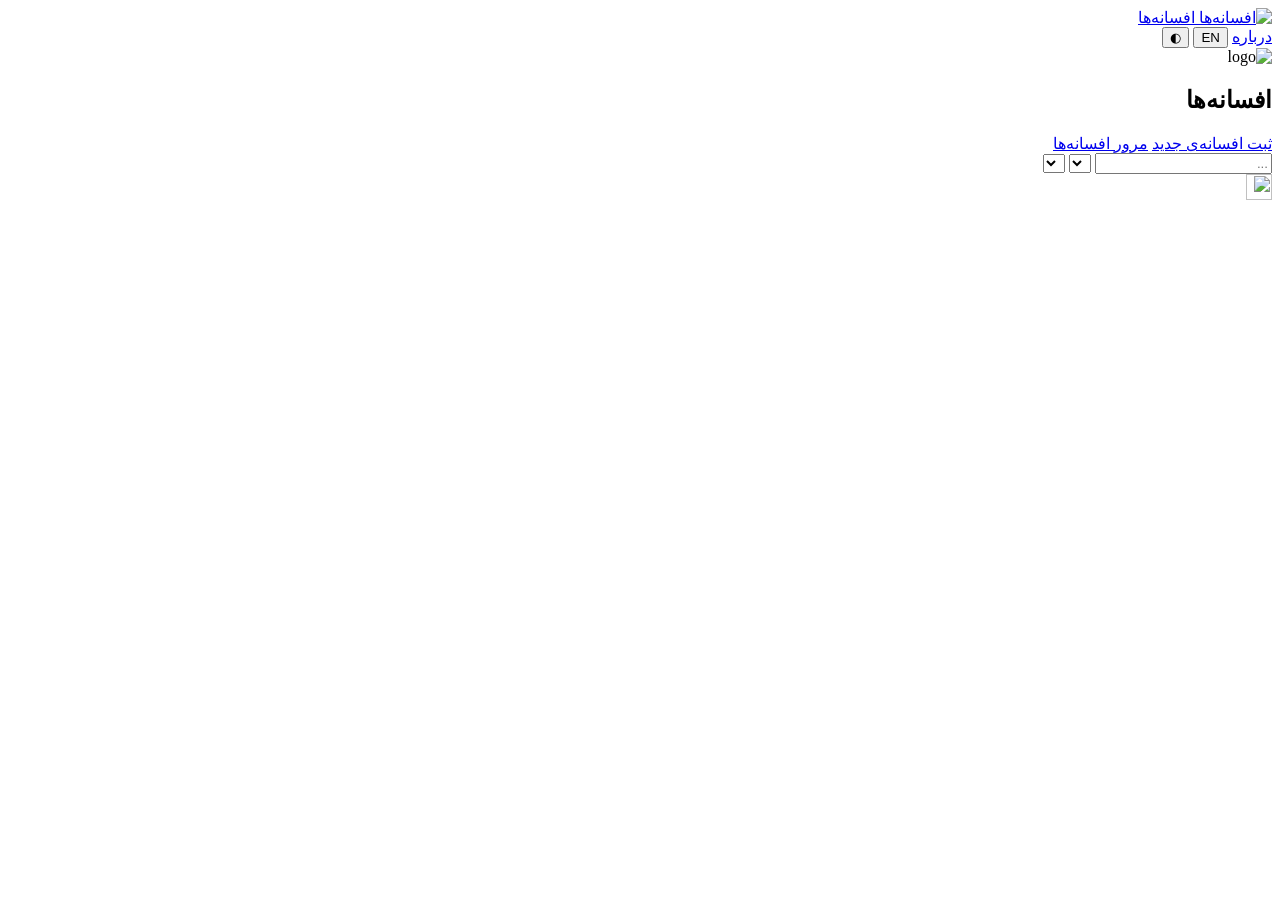
==== index.html @ cc75ac8a "Add files via upload" ====
<!DOCTYPE html>
<html lang="fa" dir="rtl" data-theme="dark">
<head>
  <meta charset="UTF-8">
  <meta name="viewport" content="width=device-width, initial-scale=1">
  <title>افسانه‌ها</title>
  <meta name="description" content="گنجینه‌ی مردمی افسانه‌ها و قصه‌های محلی ایران">
  <link rel="icon" href="assets/img/favicon.png">
  <link rel="stylesheet" href="assets/css/style.css">
</head>
<body>
  <header class="site-header">
    <div class="container header-inner">
      <a class="brand" href="index.html">
        <img class="brand-logo" src="assets/img/logo-amber.png" alt="افسانه‌ها">
        <span data-i18n="site">افسانه‌ها</span>
      </a>
      <div class="spacer"></div>
      <a class="btn" href="about.html" data-i18n="about">درباره</a>
      <button class="btn" id="langBtn">EN</button>
      <button class="btn" id="themeBtn" title="theme">◐</button>
    </div>
  </header>

  <section class="hero container">
    <img class="logo" src="assets/img/logo-amber.png" alt="logo">
    <h1 data-i18n="site">افسانه‌ها</h1>
    <p data-i18n="heroText"></p>
    <div class="cta">
      <a class="btn primary" href="contribute.html" data-i18n="contribute">ثبت افسانه‌ی جدید</a>
      <a class="btn" href="#browse" data-i18n="browse">مرور افسانه‌ها</a>
    </div>
  </section>

  <main class="container" id="browse">
    <div class="toolbar">
      <input id="searchBox" type="search" placeholder="...">
      <select id="filterProvince"></select>
      <select id="filterCreature"></select>
    </div>
    <div class="grid" id="grid"></div>
  </main>

  <footer class="site-footer">
    <div class="container footer-inner">
      <img src="assets/img/crown-amber.png" alt="" style="width:26px;height:26px;object-fit:contain">
      <span data-i18n="footer"></span>
    </div>
  </footer>

  <script type="module" src="assets/js/app.js"></script>
</body>
</html>
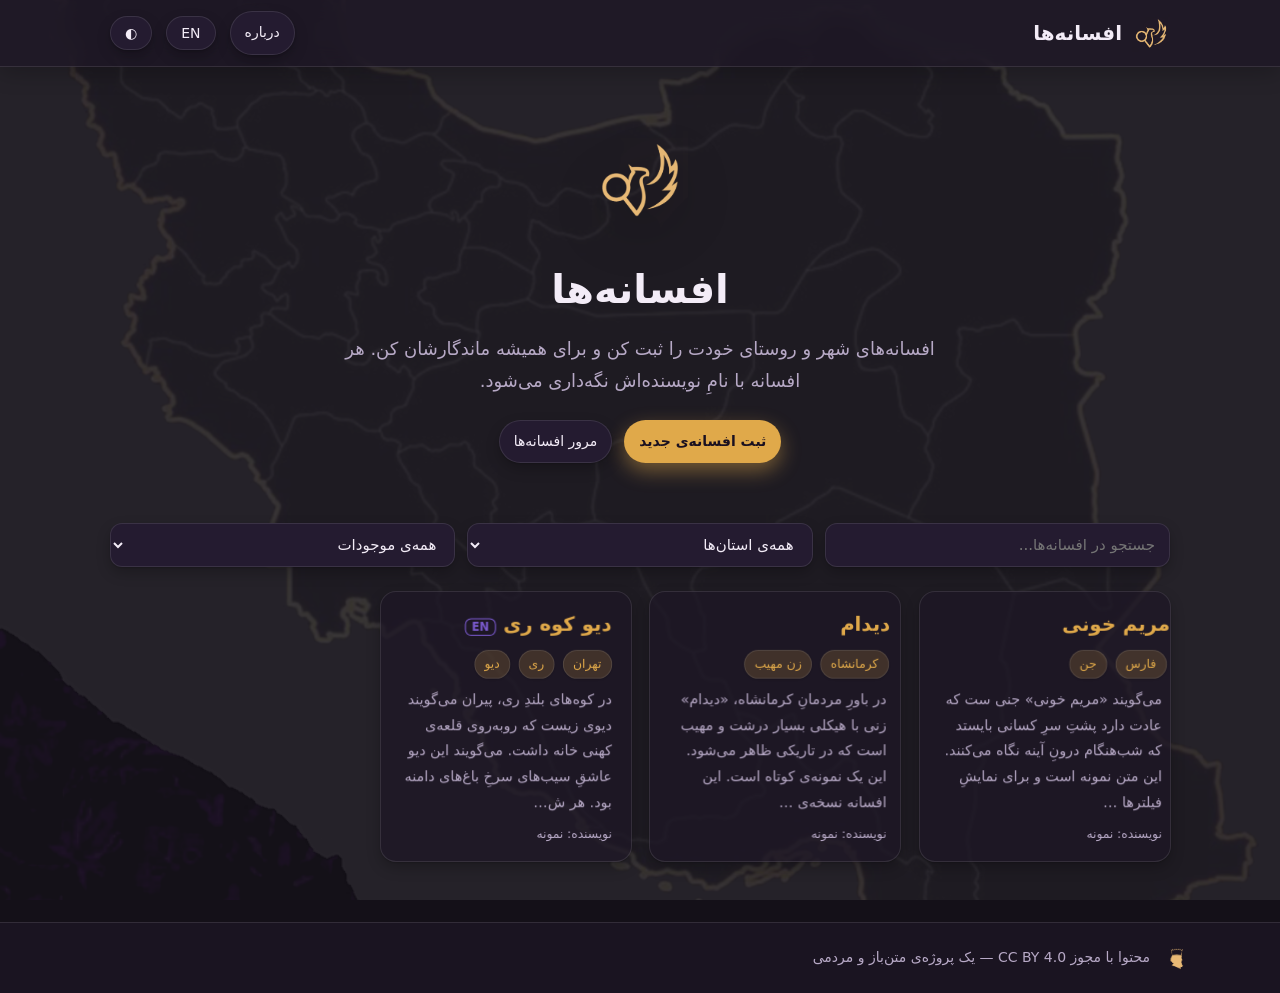
==== commit cb53149a: "Update index.html" ====
--- a/index.html
+++ b/index.html
@@ -49,5 +49,6 @@
   </footer>
 
   <script type="module" src="assets/js/app.js"></script>
+  <script src="assets/js/tilt.js" defer></script>
 </body>
 </html>
--- a/assets/css/style.css
+++ b/assets/css/style.css
@@ -0,0 +1,166 @@
+:root{
+  --amber:#e0a94a; --purple:#7c5bd0; --maroon:#4a1230;
+  --radius:16px; --maxw:1100px;
+}
+[data-theme="dark"]{
+  --bg:#141018; --bg2:#1e1726; --panel:rgba(30,23,38,.72); --panel-solid:#241b30;
+  --text:#f3ecf7; --muted:#b7a9c6; --border:rgba(255,255,255,.10);
+  --accent:var(--amber); --accent2:var(--purple);
+  --bg-image:url("../img/bg-dark.png");
+}
+[data-theme="light"]{
+  --bg:#efe7d6; --bg2:#e6dcc6; --panel:rgba(255,252,245,.82); --panel-solid:#fffdf7;
+  --text:#2a2130; --muted:#6c5f52; --border:rgba(60,40,20,.16);
+  --accent:#9a5b12; --accent2:#5a3ba8;
+  --bg-image:url("../img/bg-light.png");
+}
+*{box-sizing:border-box}
+html,body{margin:0;padding:0}
+body{
+  font-family:Vazirmatn,Tahoma,"Segoe UI",system-ui,sans-serif;
+  background:var(--bg); color:var(--text); line-height:1.8;
+  min-height:100vh; transition:background .3s,color .3s;
+}
+body::before{
+  content:""; position:fixed; inset:0; z-index:-1;
+  background-image:var(--bg-image); background-size:cover; background-position:center;
+  opacity:.16; filter:saturate(.9);
+}
+[lang="fa"],[dir="rtl"]{direction:rtl}
+[lang="en"]{direction:ltr}
+a{color:var(--accent); text-decoration:none}
+a:hover{text-decoration:underline}
+.container{max-width:var(--maxw); margin:0 auto; padding:0 20px}
+
+/* header */
+.site-header{
+  position:sticky; top:0; z-index:50; backdrop-filter:blur(10px);
+  background:var(--panel); border-bottom:1px solid var(--border);
+}
+.header-inner{display:flex; align-items:center; gap:14px; height:66px}
+.brand{display:flex; align-items:center; gap:10px; font-weight:800; font-size:20px; color:var(--text)}
+.brand img{width:38px; height:38px; object-fit:contain}
+.spacer{flex:1}
+.btn{
+  cursor:pointer; border:1px solid var(--border); background:var(--panel-solid);
+  color:var(--text); border-radius:999px; padding:8px 14px; font-family:inherit;
+  font-size:14px; display:inline-flex; align-items:center; gap:6px; transition:.2s;
+}
+.btn:hover{border-color:var(--accent); color:var(--accent)}
+.btn.primary{background:var(--accent); color:#1a1020; border-color:transparent; font-weight:700}
+.btn.primary:hover{opacity:.9; color:#1a1020}
+
+/* hero */
+.hero{text-align:center; padding:64px 20px 34px}
+.hero img.logo{width:96px; height:96px; object-fit:contain; margin-bottom:10px}
+.hero h1{font-size:40px; margin:6px 0}
+.hero p{color:var(--muted); font-size:18px; max-width:620px; margin:8px auto 22px}
+.hero .cta{display:flex; gap:12px; justify-content:center; flex-wrap:wrap}
+
+/* search + filters */
+.toolbar{display:flex; gap:12px; flex-wrap:wrap; margin:26px 0 10px}
+.toolbar input,.toolbar select{
+  flex:1; min-width:150px; padding:11px 14px; border-radius:12px;
+  border:1px solid var(--border); background:var(--panel-solid); color:var(--text); font-family:inherit; font-size:15px;
+}
+
+/* cards grid */
+.grid{display:grid; grid-template-columns:repeat(auto-fill,minmax(250px,1fr)); gap:18px; margin:24px 0 60px}
+.card{
+  background:var(--panel); border:1px solid var(--border); border-radius:var(--radius);
+  padding:18px; transition:.2s; display:flex; flex-direction:column; gap:8px;
+}
+.card:hover{transform:translateY(-3px); border-color:var(--accent)}
+.card h3{margin:0; font-size:19px}
+.card .meta{font-size:13px; color:var(--muted); display:flex; gap:8px; flex-wrap:wrap}
+.tag{background:color-mix(in srgb,var(--accent) 18%,transparent); color:var(--accent);
+  padding:2px 9px; border-radius:999px; font-size:12px; border:1px solid var(--border)}
+.card .excerpt{color:var(--muted); font-size:14px}
+.card .author{font-size:12px; color:var(--muted); margin-top:auto}
+.badge-en{font-size:11px; border:1px solid var(--accent2); color:var(--accent2); border-radius:6px; padding:1px 6px}
+
+/* legend page */
+.article{background:var(--panel); border:1px solid var(--border); border-radius:var(--radius);
+  padding:34px; margin:30px 0 60px; max-width:820px}
+.article h1{margin-top:0; font-size:34px}
+.article .metabar{display:flex; gap:10px; flex-wrap:wrap; margin:12px 0 22px; padding-bottom:18px; border-bottom:1px solid var(--border)}
+.article img{max-width:100%; border-radius:12px}
+.article blockquote{border-inline-start:4px solid var(--accent); margin:16px 0; padding:6px 16px; color:var(--muted); background:color-mix(in srgb,var(--accent) 8%,transparent)}
+.article pre{background:#00000030; padding:14px; border-radius:10px; overflow:auto}
+.article code{background:#00000030; padding:2px 6px; border-radius:6px; font-size:.9em}
+.notice{background:color-mix(in srgb,var(--accent2) 14%,transparent); border:1px solid var(--accent2);
+  border-radius:12px; padding:12px 16px; margin:16px 0; color:var(--text)}
+
+/* footer */
+.site-footer{border-top:1px solid var(--border); background:var(--panel); margin-top:40px}
+.footer-inner{display:flex; gap:14px; flex-wrap:wrap; align-items:center; padding:22px 0; color:var(--muted); font-size:14px}
+.empty{text-align:center; color:var(--muted); padding:50px}
+
+/* contribute form */
+.form{background:var(--panel); border:1px solid var(--border); border-radius:var(--radius); padding:28px; max-width:720px; margin:26px 0 60px}
+.form label{display:block; margin:14px 0 6px; font-weight:600}
+.form input,.form select,.form textarea{width:100%; padding:11px 14px; border-radius:12px; border:1px solid var(--border); background:var(--panel-solid); color:var(--text); font-family:inherit; font-size:15px}
+.form textarea{min-height:220px; resize:vertical}
+.form .row{display:flex; gap:14px; flex-wrap:wrap}
+.form .row>div{flex:1; min-width:180px}
+.hint{font-size:13px; color:var(--muted); margin-top:4px}
+@media(max-width:560px){.hero h1{font-size:30px}.article{padding:20px}}
+
+/* ===================== 3D depth enhancements ===================== */
+:root{
+  --shadow-1:0 1px 2px rgba(0,0,0,.18), 0 6px 14px rgba(0,0,0,.22);
+  --shadow-2:0 8px 16px rgba(0,0,0,.30), 0 22px 48px rgba(0,0,0,.40);
+}
+[data-theme="light"]{
+  --shadow-1:0 1px 2px rgba(60,40,20,.10), 0 6px 14px rgba(60,40,20,.12);
+  --shadow-2:0 8px 16px rgba(60,40,20,.16), 0 22px 44px rgba(60,40,20,.20);
+}
+
+/* parallax-ish fixed backdrop */
+body::before{ background-attachment:fixed; }
+
+/* grid gets a shared perspective so cards tilt in real 3D space */
+.grid{ perspective:1200px; }
+
+.card{
+  position:relative;
+  transform-style:preserve-3d;
+  box-shadow:var(--shadow-1);
+  transition:transform .16s ease-out, box-shadow .25s ease, border-color .25s ease;
+  will-change:transform;
+}
+/* glossy light sweep that appears on hover */
+.card::after{
+  content:""; position:absolute; inset:0; border-radius:inherit; pointer-events:none;
+  background:linear-gradient(135deg, rgba(255,255,255,.14), rgba(255,255,255,0) 45%);
+  opacity:0; transition:opacity .25s; transform:translateZ(60px);
+}
+.card:hover{ box-shadow:var(--shadow-2); border-color:var(--accent); }
+.card:hover::after{ opacity:1; }
+/* lift the inner content forward in 3D */
+.card > *{ transform:translateZ(24px); }
+.card h3{ transform:translateZ(42px); }
+.card .meta{ transform:translateZ(34px); }
+
+/* floating, shadowed hero logo */
+.hero img.logo{
+  filter:drop-shadow(0 18px 26px rgba(0,0,0,.45));
+  animation:floaty 5s ease-in-out infinite;
+}
+@keyframes floaty{ 0%,100%{transform:translateY(0) rotate(-1.5deg)} 50%{transform:translateY(-12px) rotate(1.5deg)} }
+
+/* 3D-ish buttons */
+.btn{ box-shadow:var(--shadow-1); }
+.btn:active{ transform:translateY(2px) }
+.btn.primary{ box-shadow:0 8px 20px color-mix(in srgb,var(--accent) 45%,transparent) }
+
+/* depth for panels */
+.site-header{ box-shadow:0 6px 22px rgba(0,0,0,.22) }
+.article,.form{ box-shadow:var(--shadow-2) }
+.tag{ box-shadow:0 1px 2px rgba(0,0,0,.14) }
+.toolbar input,.toolbar select{ box-shadow:var(--shadow-1) }
+
+@media(prefers-reduced-motion:reduce){
+  .hero img.logo{ animation:none }
+  .card{ transition:box-shadow .2s, border-color .2s }
+}
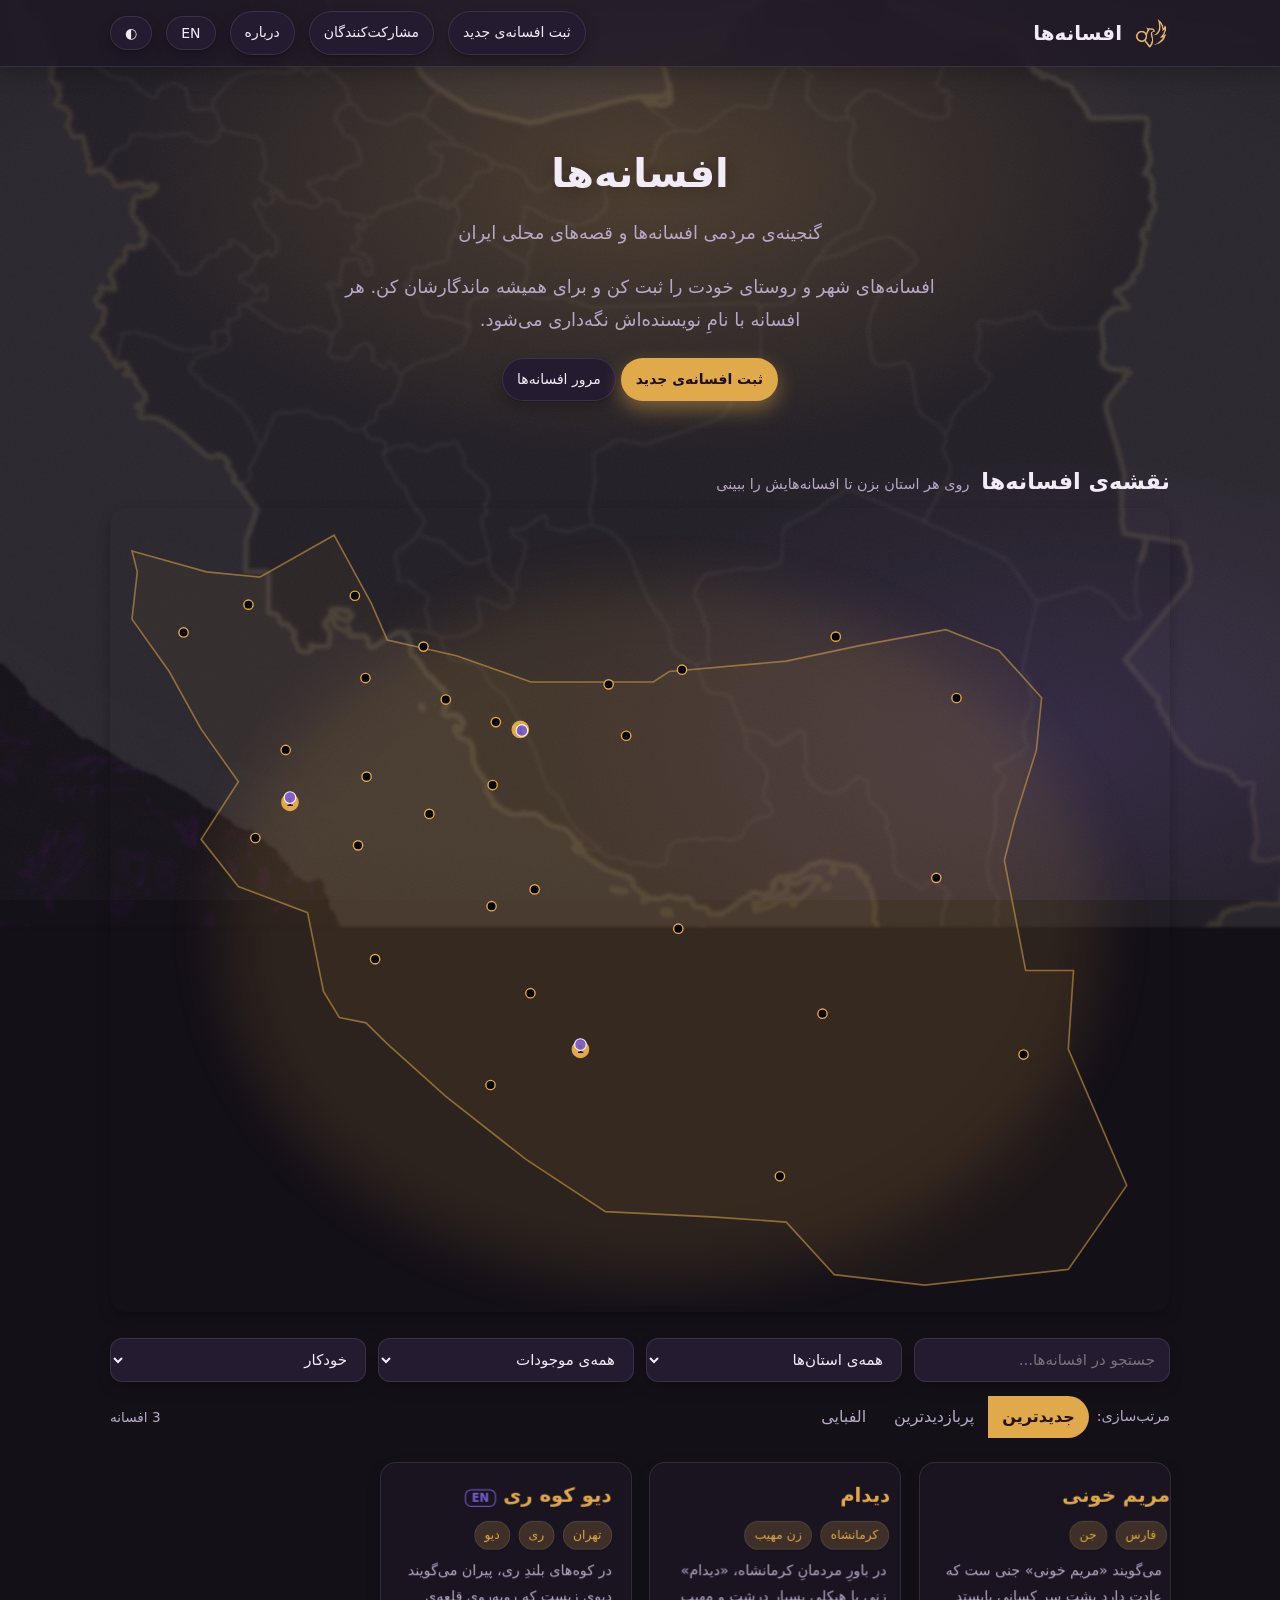
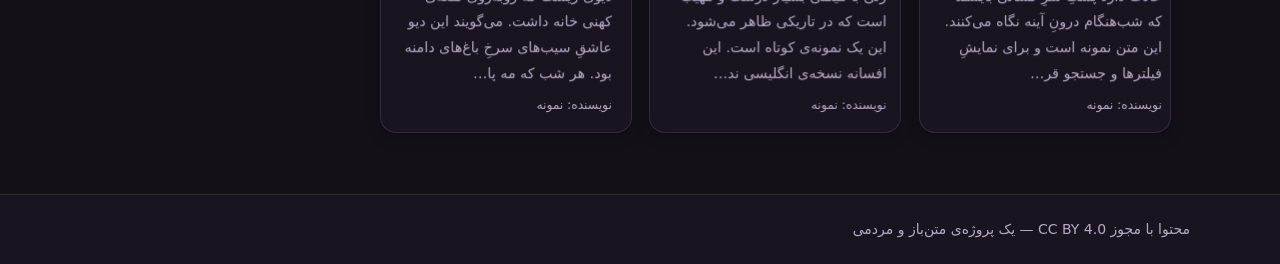
==== commit 65eea309: "Add files from afsaneha(2).zip" ====
--- a/index.html
+++ b/index.html
@@ -1,54 +1,81 @@
 <!DOCTYPE html>
 <html lang="fa" dir="rtl" data-theme="dark">
 <head>
-  <meta charset="UTF-8">
-  <meta name="viewport" content="width=device-width, initial-scale=1">
-  <title>افسانه‌ها</title>
-  <meta name="description" content="گنجینه‌ی مردمی افسانه‌ها و قصه‌های محلی ایران">
-  <link rel="icon" href="assets/img/favicon.png">
-  <link rel="stylesheet" href="assets/css/style.css">
+<meta charset="UTF-8">
+<meta name="viewport" content="width=device-width, initial-scale=1">
+<title>افسانه‌ها — گنجینه‌ی مردمی افسانه‌های ایران</title>
+<meta name="description" content="گنجینه‌ی مردمی افسانه‌ها و قصه‌های محلی ایران">
+<meta property="og:title" content="افسانه‌ها">
+<meta property="og:description" content="گنجینه‌ی مردمی افسانه‌های ایران">
+<meta property="og:type" content="website">
+<meta property="og:image" content="assets/img/og-default.png">
+<meta name="twitter:card" content="summary_large_image">
+<link rel="icon" href="assets/img/favicon.png">
+<link rel="manifest" href="manifest.webmanifest">
+<meta name="theme-color" content="#2a0e1f">
+<link rel="alternate" type="application/rss+xml" title="افسانه‌ها — RSS" href="feed.xml">
+<link rel="alternate" type="application/feed+json" title="افسانه‌ها — JSON Feed" href="feed.json">
+<link rel="stylesheet" href="assets/css/style.css">
 </head>
 <body>
-  <header class="site-header">
-    <div class="container header-inner">
-      <a class="brand" href="index.html">
-        <img class="brand-logo" src="assets/img/logo-amber.png" alt="افسانه‌ها">
-        <span data-i18n="site">افسانه‌ها</span>
-      </a>
-      <div class="spacer"></div>
-      <a class="btn" href="about.html" data-i18n="about">درباره</a>
-      <button class="btn" id="langBtn">EN</button>
-      <button class="btn" id="themeBtn" title="theme">◐</button>
-    </div>
-  </header>
+<header class="site-header"><div class="container header-inner">
+  <a class="brand" href="index.html"><img class="brand-logo logo" src="assets/img/logo-amber.png" alt="افسانه‌ها"><span data-i18n="site">افسانه‌ها</span></a>
+  <div class="spacer"></div>
+  <button class="btn" id="installBtn" data-i18n="installApp">نصب اپ</button>
+  <a class="btn" href="contribute.html" data-i18n="contribute">ثبت افسانه‌ی جدید</a>
+  <a class="btn" href="contributors.html" data-i18n="contributors">مشارکت‌کنندگان</a>
+  <a class="btn" href="about.html" data-i18n="about">درباره</a>
+  <button class="btn" id="langBtn">EN</button>
+  <button class="btn" id="themeBtn" title="theme">◐</button>
+</div></header>
 
-  <section class="hero container">
-    <img class="logo" src="assets/img/logo-amber.png" alt="logo">
+<main class="container">
+  <section class="hero">
     <h1 data-i18n="site">افسانه‌ها</h1>
-    <p data-i18n="heroText"></p>
-    <div class="cta">
+    <p class="tagline" data-i18n="tagline"></p>
+    <p class="hero-text" data-i18n="heroText"></p>
+    <div class="hero-cta">
       <a class="btn primary" href="contribute.html" data-i18n="contribute">ثبت افسانه‌ی جدید</a>
       <a class="btn" href="#browse" data-i18n="browse">مرور افسانه‌ها</a>
     </div>
   </section>
 
-  <main class="container" id="browse">
+  <section class="map-section">
+    <div class="map-head">
+      <h2 data-i18n="mapTitle">نقشه‌ی افسانه‌ها</h2>
+      <span class="hint" data-i18n="mapHint">روی هر استان بزن</span>
+    </div>
+    <div class="map-wrap"><div id="iranMap"></div></div>
+  </section>
+
+  <section id="browse">
     <div class="toolbar">
-      <input id="searchBox" type="search" placeholder="...">
+      <input id="searchBox" type="search" placeholder="جستجو...">
       <select id="filterProvince"></select>
       <select id="filterCreature"></select>
+      <select id="seasonSel" title="season" aria-label="season">
+        <option value="auto" data-i18n="seasonAuto">خودکار</option>
+        <option value="none" data-i18n="seasonNone">بدون جلوه</option>
+        <option value="yalda" data-i18n="seasonYalda">شب یلدا</option>
+        <option value="nowruz" data-i18n="seasonNowruz">نوروز</option>
+      </select>
+    </div>
+    <div class="sortbar">
+      <span class="lbl" data-i18n="sortBy">مرتب‌سازی:</span>
+      <span class="seg" id="sortSeg">
+        <button data-sort="new">جدیدترین</button>
+        <button data-sort="popular">پربازدیدترین</button>
+        <button data-sort="az">الفبایی</button>
+      </span>
+      <span class="spacer"></span>
+      <span class="count-badge" id="countBadge"></span>
     </div>
     <div class="grid" id="grid"></div>
-  </main>
+  </section>
+</main>
 
-  <footer class="site-footer">
-    <div class="container footer-inner">
-      <img src="assets/img/crown-amber.png" alt="" style="width:26px;height:26px;object-fit:contain">
-      <span data-i18n="footer"></span>
-    </div>
-  </footer>
-
-  <script type="module" src="assets/js/app.js"></script>
-  <script src="assets/js/tilt.js" defer></script>
+<footer class="site-footer"><div class="container footer-inner"><span data-i18n="footer"></span></div></footer>
+<script type="module" src="assets/js/app.js"></script>
+<script src="assets/js/tilt.js" defer></script>
 </body>
 </html>
--- a/assets/css/style.css
+++ b/assets/css/style.css
@@ -164,3 +164,112 @@
   .hero img.logo{ animation:none }
   .card{ transition:box-shadow .2s, border-color .2s }
 }
+
+/* ============ background polish (source image untouched — CSS overlays only) ============ */
+/* soften the low-res map so pixelation reads as an intentional soft backdrop */
+body::before{
+  filter:saturate(.95) blur(1.4px);
+  transform:scale(1.06);            /* hides the blur's transparent edge halo */
+  opacity:.2;
+}
+/* ambient light + theme-aware vignette + fine grain, above the map, below content */
+body::after{
+  content:""; position:fixed; inset:0; z-index:-1; pointer-events:none;
+  background:
+    url("data:image/svg+xml;utf8,<svg xmlns='http://www.w3.org/2000/svg' width='140' height='140'><filter id='n'><feTurbulence type='fractalNoise' baseFrequency='0.85' numOctaves='2' stitchTiles='stitch'/><feColorMatrix type='saturate' values='0'/></filter><rect width='100%25' height='100%25' filter='url(%23n)' opacity='0.05'/></svg>"),
+    radial-gradient(60% 45% at 50% 20%, color-mix(in srgb,var(--accent) 22%,transparent), transparent 68%),
+    radial-gradient(55% 45% at 82% 82%, color-mix(in srgb,var(--accent2) 18%,transparent), transparent 72%),
+    radial-gradient(125% 95% at 50% 48%, transparent 50%, var(--bg) 118%);
+  background-size:140px 140px, cover, cover, cover;
+  background-repeat:repeat, no-repeat, no-repeat, no-repeat;
+}
+/* a touch more depth on hero text so it lifts off the softened backdrop */
+.hero h1{ text-shadow:0 2px 18px rgba(0,0,0,.35) }
+[data-theme="light"] .hero h1{ text-shadow:0 2px 14px rgba(60,40,20,.18) }
+
+/* ================= interactive map ================= */
+.map-section{ margin:26px 0 8px }
+.map-head{ display:flex; align-items:baseline; gap:12px; flex-wrap:wrap; margin-bottom:6px }
+.map-head h2{ margin:0; font-size:1.4rem }
+.map-head .hint{ color:var(--muted); font-size:.9rem }
+.map-wrap{ position:relative; border:1px solid var(--line); border-radius:var(--radius);
+  background:linear-gradient(180deg, color-mix(in srgb,var(--card) 70%,transparent), transparent);
+  box-shadow:var(--shadow-1); overflow:hidden; padding:6px }
+.iran-svg{ width:100%; height:auto; display:block; touch-action:pan-y }
+.map-layer{ transition:transform .1s linear }
+.map-glow{ fill:var(--accent); opacity:.12; filter:blur(24px) }
+.map-land{ fill:color-mix(in srgb,var(--accent) 9%,transparent); stroke:var(--accent); stroke-width:1.4; opacity:.55 }
+.prov{ cursor:pointer }
+.prov-dot{ fill:color-mix(in srgb,var(--accent) 45%,var(--card)); stroke:var(--accent); stroke-width:1.2; transition:.16s }
+.prov.has .prov-dot{ fill:var(--accent) }
+.prov-label{ fill:var(--muted); font-size:11px; font-family:inherit; opacity:0; transition:.16s; pointer-events:none }
+.prov-count{ fill:var(--maroon); font-size:9px; font-weight:700; pointer-events:none }
+[data-theme="dark"] .prov-count{ fill:#241019 }
+.prov:hover .prov-label, .prov:focus .prov-label, .prov.active .prov-label{ opacity:1 }
+.prov:hover .prov-dot, .prov:focus .prov-dot{ r:9; filter:drop-shadow(0 0 6px var(--accent)) }
+.prov.active .prov-dot{ fill:var(--accent2); stroke:var(--accent2) }
+.prov:focus{ outline:none }
+.legend-dot{ fill:var(--accent2); stroke:#fff; stroke-width:1; opacity:.9; transition:.16s }
+.legend-dot-link:hover .legend-dot{ r:8; filter:drop-shadow(0 0 6px var(--accent2)) }
+
+/* ================= sort control ================= */
+.toolbar{ flex-wrap:wrap }
+.sortbar{ display:flex; align-items:center; gap:8px; margin:14px 0 2px; flex-wrap:wrap }
+.sortbar .lbl{ color:var(--muted); font-size:.9rem }
+.seg{ display:inline-flex; border:1px solid var(--line); border-radius:999px; overflow:hidden; background:var(--card) }
+.seg button{ border:0; background:transparent; color:var(--muted); padding:7px 14px; cursor:pointer; font:inherit; transition:.15s }
+.seg button.active{ background:var(--accent); color:#241019; font-weight:700 }
+.count-badge{ display:inline-flex; align-items:center; gap:5px; color:var(--muted); font-size:.85rem }
+
+/* ================= reading mode / legend extras ================= */
+.legend-toolbar{ display:flex; gap:8px; flex-wrap:wrap; align-items:center; margin:12px 0 4px }
+.read-time{ display:inline-flex; align-items:center; gap:6px; color:var(--muted); font-size:.9rem }
+.share{ position:relative; display:inline-block }
+.share-menu{ position:absolute; inset-inline-end:0; top:110%; background:var(--card); border:1px solid var(--line);
+  border-radius:12px; box-shadow:var(--shadow-2); padding:6px; display:none; z-index:20; min-width:170px }
+.share.open .share-menu{ display:block }
+.share-menu a, .share-menu button{ display:flex; width:100%; gap:8px; align-items:center; padding:9px 12px; border:0;
+  background:transparent; color:var(--text); text-decoration:none; border-radius:8px; cursor:pointer; font:inherit; text-align:start }
+.share-menu a:hover, .share-menu button:hover{ background:color-mix(in srgb,var(--accent) 16%,transparent) }
+.audio-block{ margin:18px 0; padding:14px; border:1px solid var(--line); border-radius:var(--radius);
+  background:color-mix(in srgb,var(--card) 70%,transparent); box-shadow:var(--shadow-1) }
+.audio-block .cap{ display:flex; align-items:center; gap:8px; color:var(--muted); margin-bottom:8px; font-size:.92rem }
+.audio-block audio{ width:100% }
+body.reading .site-header, body.reading .site-footer, body.reading .metabar,
+body.reading .legend-toolbar, body.reading .related, body.reading .comments{ display:none !important }
+body.reading .article{ max-width:720px }
+body.reading .body{ font-size:1.28rem; line-height:2.1 }
+.reading-exit{ position:fixed; inset-block-start:16px; inset-inline-end:16px; z-index:50; display:none }
+body.reading .reading-exit{ display:inline-flex }
+
+/* ================= related ================= */
+.related{ margin-top:34px }
+.related h2{ font-size:1.2rem; margin-bottom:12px }
+.related .grid{ grid-template-columns:repeat(auto-fill,minmax(220px,1fr)) }
+
+/* ================= comments ================= */
+.comments{ margin-top:36px; border-top:1px solid var(--line); padding-top:18px }
+.comments h2{ font-size:1.2rem; margin-bottom:10px }
+
+/* ================= contributors ================= */
+.contrib-grid{ display:grid; grid-template-columns:repeat(auto-fill,minmax(240px,1fr)); gap:14px; margin-top:18px }
+.contrib-card{ display:flex; align-items:center; gap:12px; padding:14px; border:1px solid var(--line);
+  border-radius:var(--radius); background:var(--card); box-shadow:var(--shadow-1) }
+.contrib-ava{ width:46px; height:46px; border-radius:50%; display:grid; place-items:center; font-weight:800;
+  color:#241019; background:linear-gradient(135deg,var(--accent),var(--accent2)); flex:0 0 auto }
+.contrib-card .n{ font-weight:700 } .contrib-card .c{ color:var(--muted); font-size:.85rem }
+
+/* ================= seasonal ================= */
+[data-season="yalda"]{ --accent2:#c0304a }
+[data-season="yalda"] .hero::after{ content:"🍉"; display:block; font-size:1.4rem; margin-top:6px; opacity:.85 }
+#snow{ position:fixed; inset:0; pointer-events:none; z-index:60; overflow:hidden }
+#snow span{ position:absolute; top:-6%; color:#fff; opacity:.5; animation:fall linear infinite }
+@keyframes fall{ 0%{ transform:translateY(-10vh) translateX(0) } 100%{ transform:translateY(110vh) translateX(20px) } }
+@media (prefers-reduced-motion: reduce){ #snow{ display:none } }
+
+/* ================= install button ================= */
+#installBtn{ display:none }
+@media (max-width:640px){
+  .map-head h2{ font-size:1.2rem }
+  .prov-label{ font-size:13px }
+}
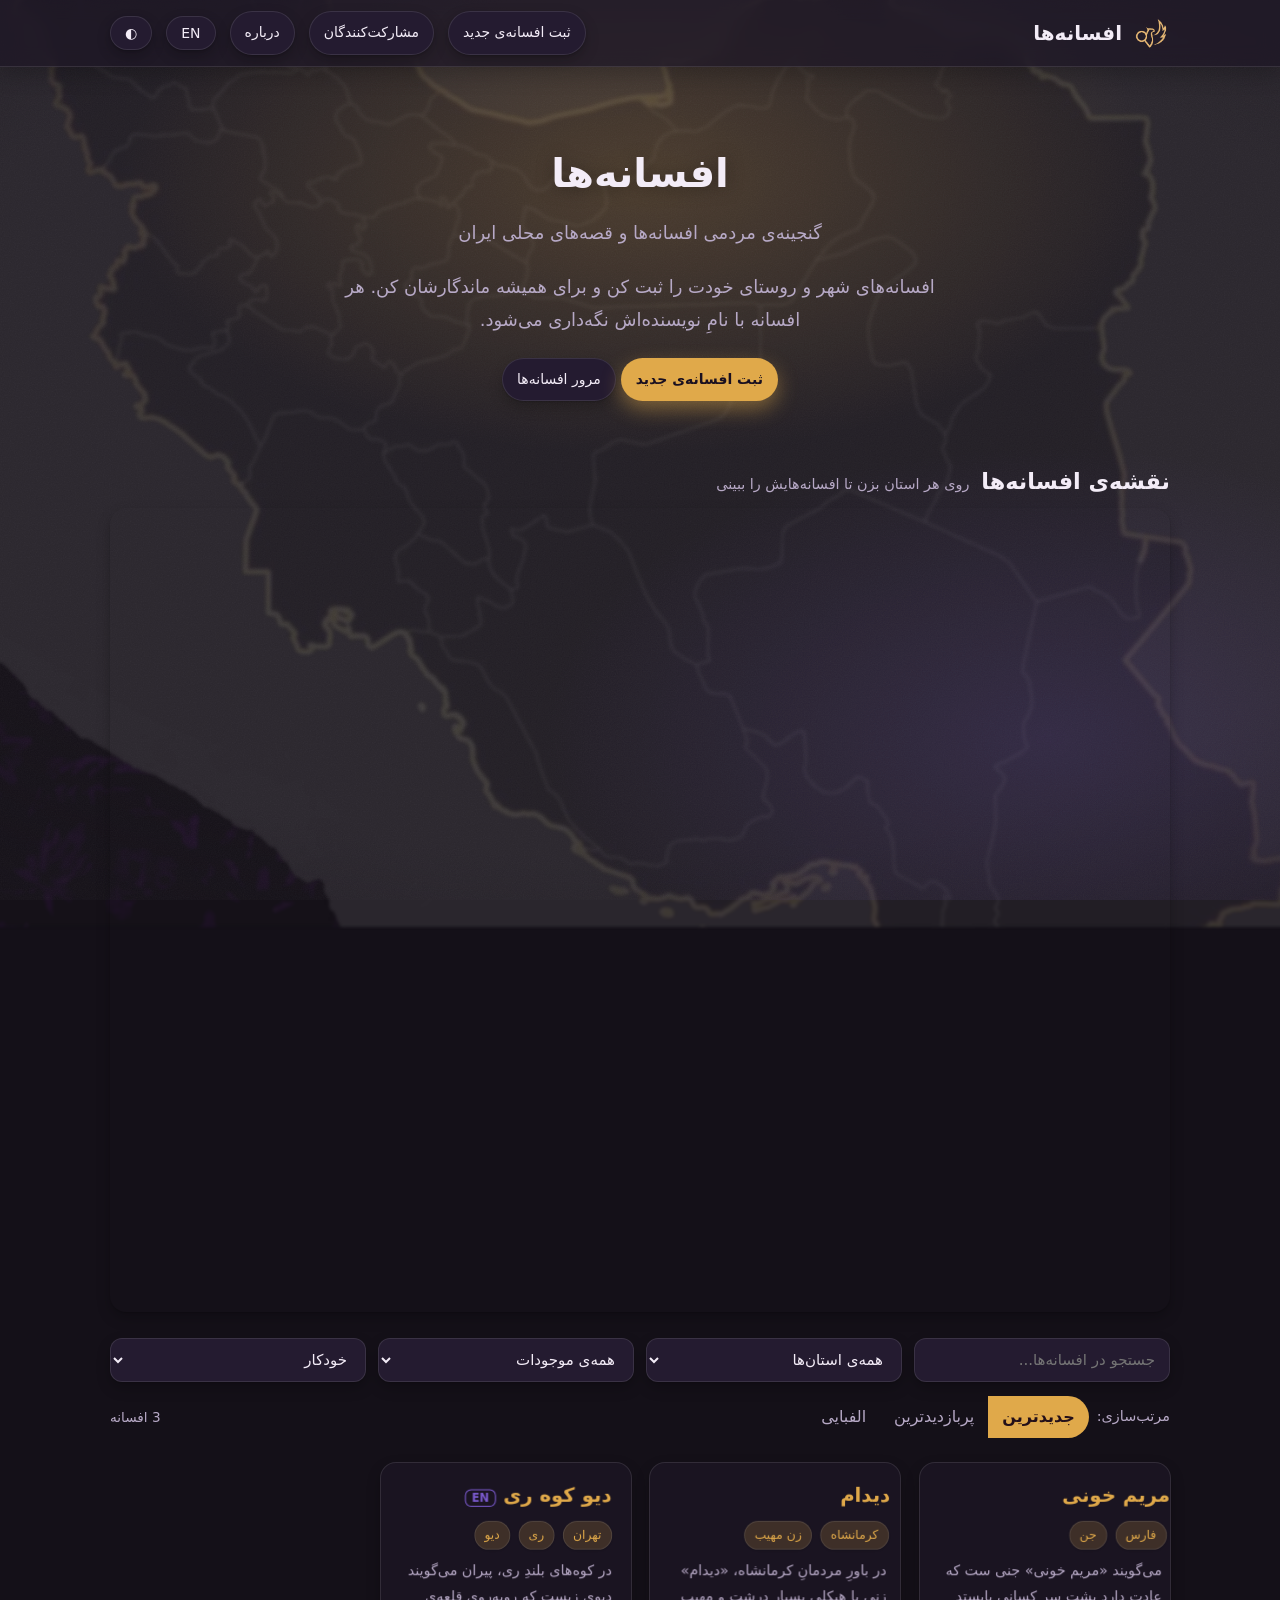
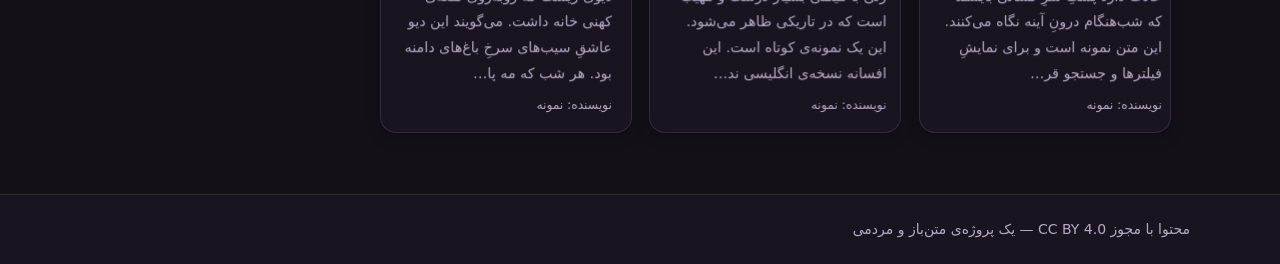
==== commit b84c8247: "Add files via upload" ====
--- a/index.html
+++ b/index.html
@@ -77,5 +77,6 @@
 <footer class="site-footer"><div class="container footer-inner"><span data-i18n="footer"></span></div></footer>
 <script type="module" src="assets/js/app.js"></script>
 <script src="assets/js/tilt.js" defer></script>
+<script src="assets/js/nav.js" defer></script>
 </body>
 </html>
--- a/assets/css/style.css
+++ b/assets/css/style.css
@@ -273,3 +273,90 @@
   .map-head h2{ font-size:1.2rem }
   .prov-label{ font-size:13px }
 }
+
+/* ============================================================
+   ریسپانسیو موبایل — mobile responsive pass
+   ============================================================ */
+
+/* header: اجازه‌ی شکست خط + دکمه‌های جمع‌وجور در صفحه‌ی کوچک */
+@media (max-width:820px){
+  .header-inner{ height:auto; min-height:60px; flex-wrap:wrap; row-gap:8px; padding:10px 0 }
+  .header-inner .spacer{ order:-1; flex-basis:100%; height:0 }
+  .brand{ font-size:18px }
+  .brand img,.brand-logo{ width:32px; height:32px }
+  .site-header .btn{ padding:7px 11px; font-size:14px }
+}
+
+@media (max-width:640px){
+  html{ -webkit-text-size-adjust:100% }
+  .container{ padding:0 14px }
+
+  /* header در موبایل: نوار دکمه‌ها قابل اسکرول افقی */
+  .header-inner{ flex-wrap:nowrap; overflow-x:auto; -webkit-overflow-scrolling:touch;
+    scrollbar-width:none; gap:8px; padding:10px 0 }
+  .header-inner::-webkit-scrollbar{ display:none }
+  .header-inner .spacer{ display:none }
+  .brand{ position:sticky; inset-inline-start:0; flex:0 0 auto }
+  .site-header .btn{ flex:0 0 auto; white-space:nowrap; padding:7px 12px; font-size:13px }
+
+  /* hero */
+  .hero{ padding:34px 14px 22px }
+  .hero h1{ font-size:28px }
+  .hero p,.hero .tagline,.hero .hero-text{ font-size:15px }
+  .hero img.logo{ width:74px; height:74px }
+  .hero .cta,.hero-cta{ gap:8px }
+  .hero .btn,.hero-cta .btn{ flex:1 1 auto; text-align:center }
+
+  /* ابزارهای فیلتر: تمام‌عرض */
+  .toolbar{ gap:8px; margin:16px 0 8px }
+  .toolbar input,.toolbar select{ flex:1 1 100%; width:100%; min-width:0 }
+  #seasonSel{ flex:1 1 100% }
+
+  /* مرتب‌سازی */
+  .sortbar{ gap:6px }
+  .sortbar .spacer{ display:none }
+  .count-badge{ flex-basis:100%; margin-top:2px }
+  .seg{ width:100%; justify-content:space-between }
+  .seg button{ flex:1 1 0; padding:8px 6px; font-size:13px; text-align:center }
+
+  /* گرید تک‌ستونی */
+  .grid{ grid-template-columns:1fr; gap:14px; margin:18px 0 44px; perspective:none }
+  .card{ transform:none !important }
+
+  /* نقشه */
+  .map-section{ margin:18px 0 4px }
+  .map-head h2{ font-size:1.15rem }
+  .map-head .hint{ font-size:.8rem }
+  .map-wrap{ padding:2px }
+  .prov-label{ font-size:14px }
+  .prov-count{ font-size:11px }
+
+  /* مقاله/افسانه */
+  .article{ padding:18px 4px }
+  .body{ font-size:1.02rem; line-height:1.95 }
+  body.reading .body{ font-size:1.14rem; line-height:2 }
+  .legend-toolbar{ gap:6px }
+  .legend-toolbar .btn,.read-time{ font-size:13px }
+
+  /* منوی اشتراک‌گذاری در موبایل: تمام‌عرض پایین */
+  .share-menu{ position:fixed; inset-inline:12px; inset-block-end:12px; top:auto; min-width:0; width:auto }
+  .share.open .share-menu{ display:block }
+
+  /* صدا و مشارکت‌کنندگان */
+  .audio-block{ padding:12px }
+  .contrib-grid{ grid-template-columns:1fr; gap:10px }
+  .related .grid{ grid-template-columns:1fr }
+
+  /* فرم مشارکت */
+  .contrib-form{ display:grid; grid-template-columns:1fr; gap:12px }
+  .contrib-form .full{ grid-column:1 }
+
+  /* دکمه‌ی خروج از حالت مطالعه */
+  .reading-exit{ inset-block-start:10px; inset-inline-end:10px }
+}
+
+@media (max-width:400px){
+  .hero h1{ font-size:24px }
+  .site-header .btn{ padding:6px 10px; font-size:12px }
+  .seg button{ font-size:12px }
+}
